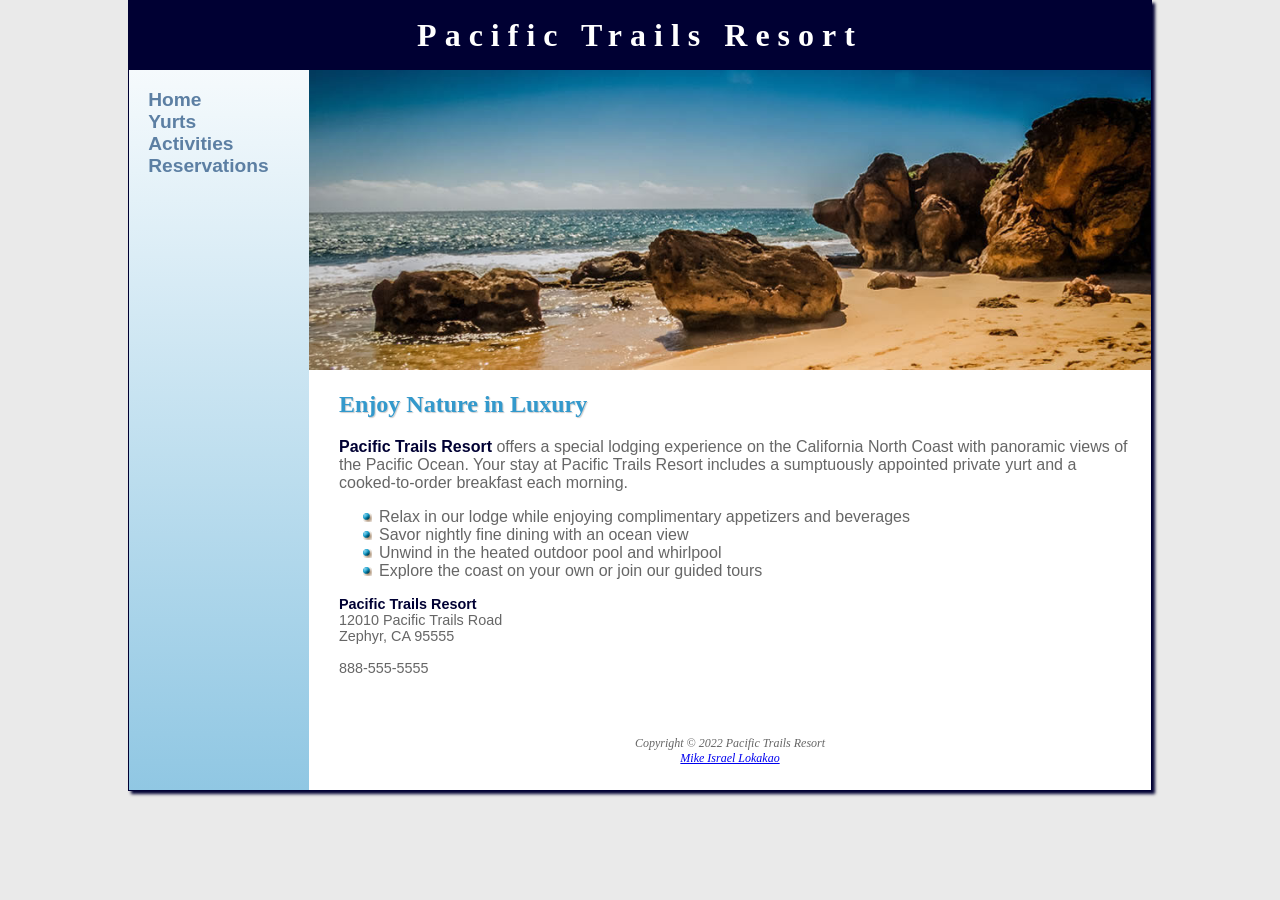
==== index.html @ dec9e12f "Add files via upload Chapter 10 progress." ====
<!DOCTYPE html>
<html lang="en">
<head>
    <title>Pacific Trails Resort</title>
    <meta charset="utf-8">
    <meta name="viewport" content="width=device-width, initial-scale=1.0">
    <link href="pacific.css" rel="stylesheet">
</head>
<body>
<div id="wrapper">
    <header>
        <h1><a href="index.html">Pacific Trails Resort</a></h1>
    </header>
    <nav>
        <ul>
            <li><a href="index.html">Home</a></li>
            <li><a href="yurts.html">Yurts</a></li>
            <li><a href="activities.html">Activities</a></li>
            <li><a href="reservations.html">Reservations</a></li>
        </ul>
    </nav>
    <div id="homehero" class="hero"></div>
    <main>
        <h2>Enjoy Nature in Luxury</h2>
        <p><span class="resort">Pacific Trails Resort</span> offers a special lodging experience on the California North Coast with panoramic views of the Pacific Ocean. Your stay at Pacific Trails Resort includes a sumptuously appointed private yurt and a cooked-to-order breakfast each morning.</p>
        <ul>
            <li>Relax in our lodge while enjoying complimentary appetizers and beverages</li>
            <li>Savor nightly fine dining with an ocean view</li>
            <li>Unwind in the heated outdoor pool and whirlpool</li>
            <li>Explore the coast on your own or join our guided tours</li>
        </ul>
        <div id="contact">
            <span class="resort">Pacific Trails Resort</span><br>
            12010 Pacific Trails Road<br>
            Zephyr, CA 95555<br><br>
            888-555-5555<br><br>
        </div>
    </main>
    <footer>
        Copyright &copy; 2022 Pacific Trails Resort<br>
        <a href="mailto:mlokakao@asu.edu">Mike Israel Lokakao</a>
    </footer>
</div>
</body>
</html>
---- pacific.css ----
* {
    box-sizing: border-box;
}

body {
    background-color: #EAEAEA;
    color: #666666;
    font-family: Arial, Helvetica, sans-serif;
    margin: 0;
}

#wrapper {
    background-color: #90C7E3;
    background-image: linear-gradient(to bottom, #FFFFFF, #90C7E3);
    background-repeat: no-repeat;
}

header {
    background-color: #000033;
    color: #FFFFFF;
    text-align: center;
}

h1 {
    margin-top: 0;
    margin-bottom: 0;
    font-family: Georgia, "Times New Roman", serif;
    letter-spacing: 0.25em;
    padding-top: 0.5em;
    padding-bottom: 0.5em;
}

header a {
    text-decoration: none;
}

header a:link,
header a:visited {
    color: #FFFFFF;
}

header a:hover {
    color: #90C7E3;
}

nav {
    font-weight: bold;
    padding: 0;
    font-size: 120%;
    text-align: center;
}

nav ul {
    list-style-type: none;
    margin: 0;
    padding-left: 0;
}

nav li {
    border-bottom: 1px solid #000033;
}

nav a {
    text-decoration: none;
}

nav a:link {
    color: #5C7FA3;
}

nav a:visited {
    color: #344873;
}

nav a:hover {
    color: #A52A2A;
}

main {
    background-color: #FFFFFF;
    padding: 1px 20px 20px 30px;
    display: block;
    overflow: auto;
}

h2 {
    color: #3399CC;
    font-family: Georgia, "Times New Roman", serif;
    text-shadow: 1px 1px 1px #CCCCCC;
}

h3 {
    color: #000033;
    font-family: Georgia, "Times New Roman", serif;
}

main ul {
    list-style-image: url(marker.gif);
}

footer {
    background-color: #FFFFFF;
    padding: 2em;
    font-size: 75%;
    font-style: italic;
    text-align: center;
    font-family: Georgia, "Times New Roman", serif;
}

.resort {
    color: #000033;
    font-weight: bold;
}

#contact {
    font-size: 90%;
}

#homehero {
    height: 300px;
    background-image: url(coast2.jpg);
    background-size: 100% 100%;
    background-repeat: no-repeat;
}

#yurthero {
    height: 300px;
    background-image: url(yurt.jpg);
    background-size: 100% 100%;
    background-repeat: no-repeat;
}

#trailhero {
    height: 300px;
    background-image: url(trail.jpg);
    background-size: 100% 100%;
    background-repeat: no-repeat;
}


table {
    border: 2px solid #3399CC;
    border-collapse: collapse;
}

td, th {
    padding: 0.5em;
    border: 2px solid #3399CC;
}

td {
    text-align: center;
}

.text {
    text-align: left;
}

tr:nth-of-type(odd) {
    background-color: #F5FAFC;
}

form {
    display: flex;
    flex-direction: column;
    flex-wrap: nowrap;
}

input, textarea {
    margin-bottom: 0.5em;
}

@media (min-width: 600px) {
    form {
        width: 60%;
        max-width: 30em;
        display: grid;
        grid-template-columns: 6em 1fr;
        grid-gap: 1em;
    }

    input[type="submit"] {
        grid-column: 2 / 3;
        width: 9em;
    }

    nav ul {
        display: flex;
        flex-direction: row;
        flex-wrap: nowrap;
        justify-content: space-around;
    }

    nav li {
        border-bottom: none;
    }

    section {
        margin-left: 2em;
        margin-right: 2em;
    }

    .flow {
        display: flex;
        flex-direction: row;
    }

    section {
        flex: 1;
    }
}

@media (min-width: 1024px) {
    #wrapper {
        margin: auto;
        width: 80%;
        border: 1px solid #000033;
        box-shadow: 3px 3px 3px #000033;
    }

    nav {
        text-align: left;
        padding-left: 1em;
    }

    @supports (display: grid) {
        nav ul {
            flex-direction: column;
            padding-top: 1em;
        }

        header {
            grid-area: header;
        }

        nav {
            grid-area: nav;
        }

        .hero {
            grid-area: hero;
        }

        main {
            grid-area: main;
        }

        footer {
            grid-area: footer;
        }

        #wrapper {
            display: grid;
            grid-template:
                "header header"
                "nav hero"
                "nav main"
                "nav footer"
                / 180px 1fr;
        }
    }
}
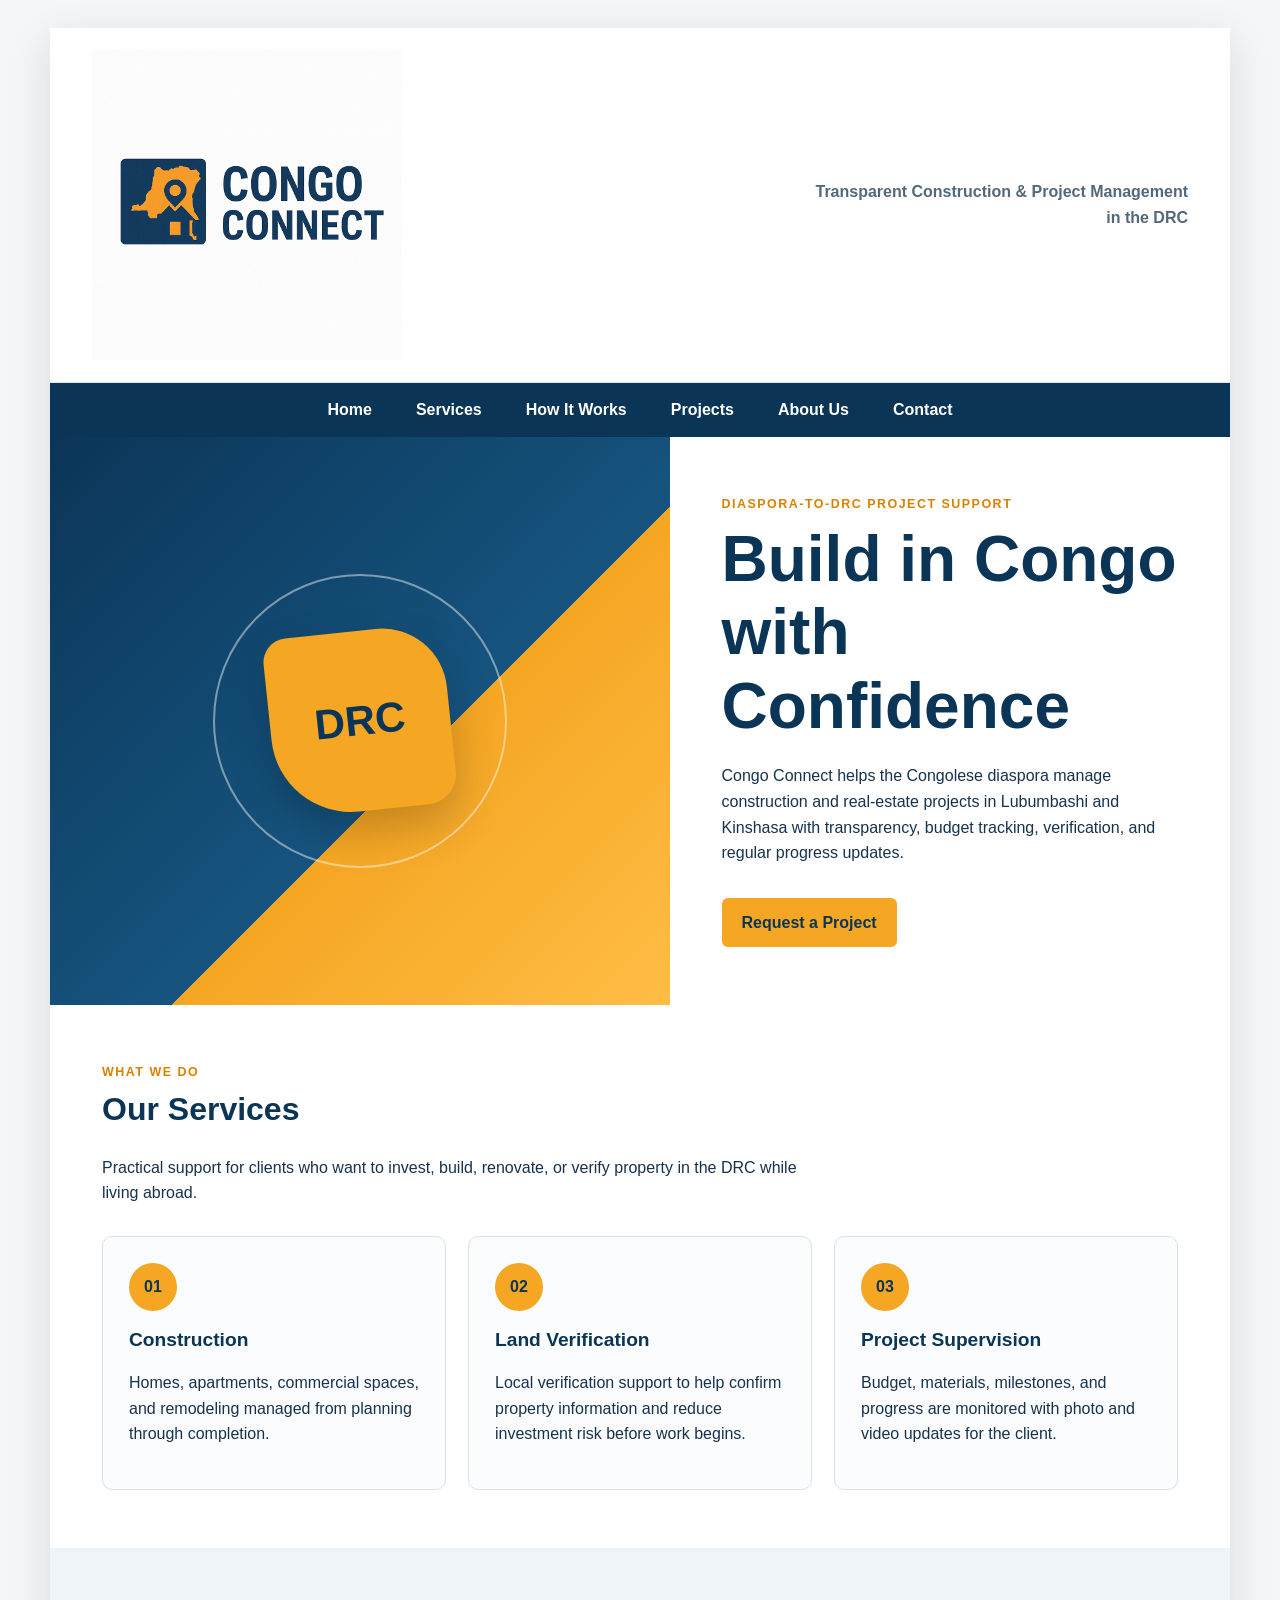
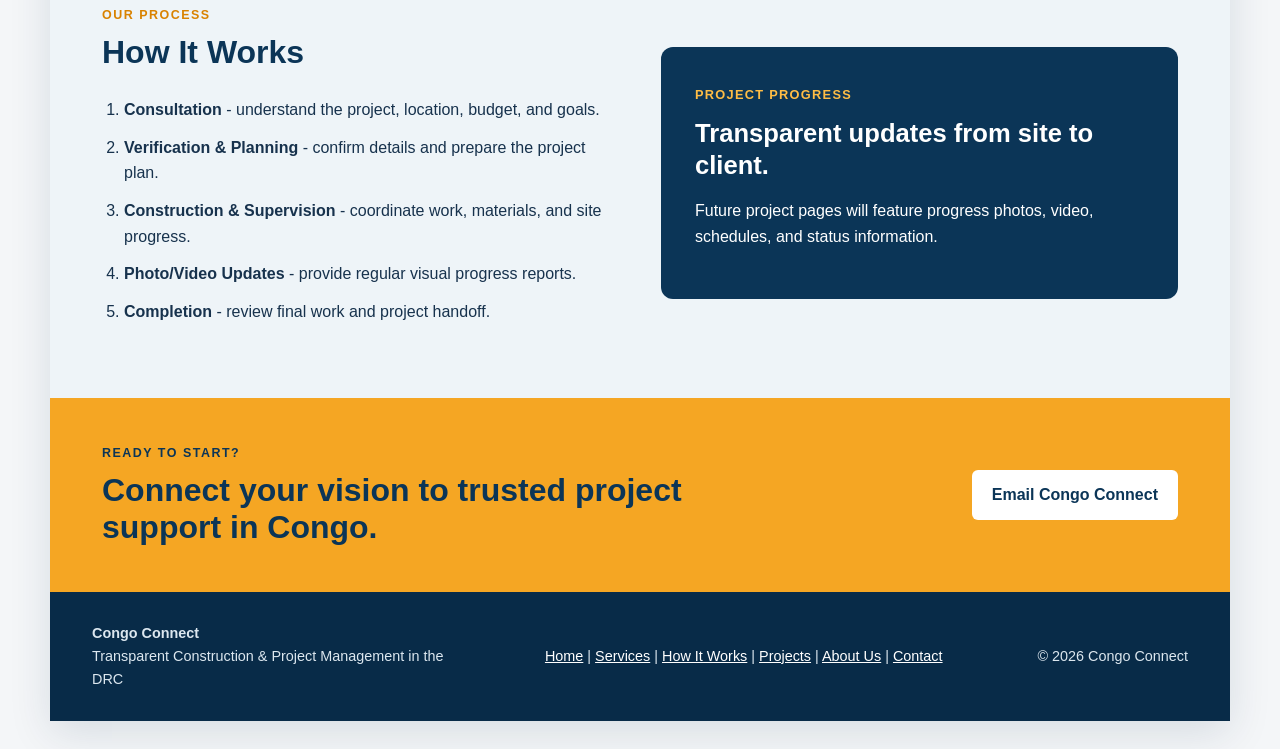
==== commit ccffa741: "Add files via upload CC 001" ====
--- a/index.html
+++ b/index.html
@@ -1,44 +1,100 @@
 <!DOCTYPE html>
 <html lang="en">
 <head>
-    <title>Pacific Trails Resort</title>
-    <meta charset="utf-8">
+    <meta charset="UTF-8">
     <meta name="viewport" content="width=device-width, initial-scale=1.0">
-    <link href="pacific.css" rel="stylesheet">
+    <meta name="description" content="Congo Connect provides transparent construction, land verification, and project supervision services in the Democratic Republic of Congo.">
+    <title>Congo Connect | Build in Congo with Confidence</title>
+    <link rel="stylesheet" href="style.css">
 </head>
 <body>
 <div id="wrapper">
     <header>
-        <h1><a href="index.html">Pacific Trails Resort</a></h1>
+        <a class="brand" href="index.html"><img src="logo.png" alt="Congo Connect logo"></a>
+        <div class="tagline">Transparent Construction &amp; Project Management in the DRC</div>
     </header>
-    <nav>
+
+    <nav aria-label="Main navigation">
         <ul>
             <li><a href="index.html">Home</a></li>
-            <li><a href="yurts.html">Yurts</a></li>
-            <li><a href="activities.html">Activities</a></li>
-            <li><a href="reservations.html">Reservations</a></li>
+            <li><a href="#services">Services</a></li>
+            <li><a href="#how">How It Works</a></li>
+            <li><a href="#projects">Projects</a></li>
+            <li><a href="#about">About Us</a></li>
+            <li><a href="#contact">Contact</a></li>
         </ul>
     </nav>
-    <div id="homehero" class="hero"></div>
+
     <main>
-        <h2>Enjoy Nature in Luxury</h2>
-        <p><span class="resort">Pacific Trails Resort</span> offers a special lodging experience on the California North Coast with panoramic views of the Pacific Ocean. Your stay at Pacific Trails Resort includes a sumptuously appointed private yurt and a cooked-to-order breakfast each morning.</p>
-        <ul>
-            <li>Relax in our lodge while enjoying complimentary appetizers and beverages</li>
-            <li>Savor nightly fine dining with an ocean view</li>
-            <li>Unwind in the heated outdoor pool and whirlpool</li>
-            <li>Explore the coast on your own or join our guided tours</li>
-        </ul>
-        <div id="contact">
-            <span class="resort">Pacific Trails Resort</span><br>
-            12010 Pacific Trails Road<br>
-            Zephyr, CA 95555<br><br>
-            888-555-5555<br><br>
-        </div>
+        <section class="hero" id="about">
+            <div class="hero-visual" aria-label="Congo Connect construction project illustration">
+                <div class="map-mark">DRC</div>
+            </div>
+            <div class="hero-copy">
+                <p class="eyebrow">DIASPORA-TO-DRC PROJECT SUPPORT</p>
+                <h1>Build in Congo with Confidence</h1>
+                <p>Congo Connect helps the Congolese diaspora manage construction and real-estate projects in Lubumbashi and Kinshasa with transparency, budget tracking, verification, and regular progress updates.</p>
+                <a class="button" href="#contact">Request a Project</a>
+            </div>
+        </section>
+
+        <section id="services" class="section-block">
+            <div class="section-heading">
+                <p class="eyebrow">WHAT WE DO</p>
+                <h2>Our Services</h2>
+                <p>Practical support for clients who want to invest, build, renovate, or verify property in the DRC while living abroad.</p>
+            </div>
+            <div class="cards">
+                <article class="card">
+                    <div class="icon">01</div>
+                    <h3>Construction</h3>
+                    <p>Homes, apartments, commercial spaces, and remodeling managed from planning through completion.</p>
+                </article>
+                <article class="card">
+                    <div class="icon">02</div>
+                    <h3>Land Verification</h3>
+                    <p>Local verification support to help confirm property information and reduce investment risk before work begins.</p>
+                </article>
+                <article class="card">
+                    <div class="icon">03</div>
+                    <h3>Project Supervision</h3>
+                    <p>Budget, materials, milestones, and progress are monitored with photo and video updates for the client.</p>
+                </article>
+            </div>
+        </section>
+
+        <section id="how" class="how-section">
+            <div>
+                <p class="eyebrow">OUR PROCESS</p>
+                <h2>How It Works</h2>
+                <ol>
+                    <li><strong>Consultation</strong> - understand the project, location, budget, and goals.</li>
+                    <li><strong>Verification &amp; Planning</strong> - confirm details and prepare the project plan.</li>
+                    <li><strong>Construction &amp; Supervision</strong> - coordinate work, materials, and site progress.</li>
+                    <li><strong>Photo/Video Updates</strong> - provide regular visual progress reports.</li>
+                    <li><strong>Completion</strong> - review final work and project handoff.</li>
+                </ol>
+            </div>
+            <div id="projects" class="progress-card">
+                <span>PROJECT PROGRESS</span>
+                <strong>Transparent updates from site to client.</strong>
+                <p>Future project pages will feature progress photos, video, schedules, and status information.</p>
+            </div>
+        </section>
+
+        <section id="contact" class="contact-strip">
+            <div>
+                <p class="eyebrow">READY TO START?</p>
+                <h2>Connect your vision to trusted project support in Congo.</h2>
+            </div>
+            <a class="button light" href="mailto:mlokakao@asu.edu">Email Congo Connect</a>
+        </section>
     </main>
+
     <footer>
-        Copyright &copy; 2022 Pacific Trails Resort<br>
-        <a href="mailto:mlokakao@asu.edu">Mike Israel Lokakao</a>
+        <div><strong>Congo Connect</strong><br>Transparent Construction &amp; Project Management in the DRC</div>
+        <div class="footer-links"><a href="index.html">Home</a> | <a href="#services">Services</a> | <a href="#how">How It Works</a> | <a href="#projects">Projects</a> | <a href="#about">About Us</a> | <a href="#contact">Contact</a></div>
+        <div>&copy; 2026 Congo Connect</div>
     </footer>
 </div>
 </body>
--- a/style.css
+++ b/style.css
@@ -0,0 +1,54 @@
+* { box-sizing: border-box; }
+html { scroll-behavior: smooth; }
+body { margin: 0; background: #f4f6f8; color: #17324d; font-family: Arial, Helvetica, sans-serif; line-height: 1.6; }
+#wrapper { width: min(1180px, 94%); margin: 28px auto; background: #ffffff; box-shadow: 0 12px 40px rgba(11, 42, 70, .12); }
+header { display: flex; align-items: center; justify-content: space-between; gap: 28px; padding: 22px 42px; border-bottom: 1px solid #dfe6ec; }
+.brand img { display: block; width: 310px; max-width: 100%; height: auto; }
+.tagline { max-width: 390px; text-align: right; color: #52697d; font-weight: 600; }
+nav { background: #0b3557; }
+nav ul { display: flex; justify-content: center; flex-wrap: wrap; gap: 0; list-style: none; margin: 0; padding: 0; }
+nav a { display: block; padding: 14px 22px; color: #ffffff; text-decoration: none; font-weight: 700; }
+nav a:hover, nav a:focus { background: #f5a623; color: #0b3557; }
+main { background: #ffffff; }
+.hero { display: grid; grid-template-columns: 1.05fr .95fr; min-height: 470px; }
+.hero-visual { min-height: 470px; display: grid; place-items: center; background: linear-gradient(135deg, #0b3557 0%, #16547f 58%, #f5a623 58%, #ffbd45 100%); position: relative; overflow: hidden; }
+.hero-visual::before { content: ""; width: 290px; height: 290px; border: 2px solid rgba(255,255,255,.45); border-radius: 50%; position: absolute; }
+.map-mark { position: relative; z-index: 1; width: 180px; height: 180px; border-radius: 24px 65px 30px 80px; background: #f5a623; color: #0b3557; display: grid; place-items: center; font-size: 42px; font-weight: 900; transform: rotate(-6deg); box-shadow: 0 20px 45px rgba(0,0,0,.2); }
+.hero-copy { padding: 58px 52px; align-self: center; }
+.eyebrow { margin: 0 0 8px; color: #d98200; font-size: .78rem; font-weight: 800; letter-spacing: .12em; }
+h1, h2, h3 { margin-top: 0; color: #0b3557; line-height: 1.15; }
+h1 { font-size: clamp(2.4rem, 5vw, 4.4rem); margin-bottom: 20px; }
+h2 { font-size: 2rem; }
+h3 { font-size: 1.2rem; }
+.button { display: inline-block; margin-top: 16px; padding: 12px 20px; border-radius: 6px; background: #f5a623; color: #0b3557; text-decoration: none; font-weight: 800; }
+.button:hover, .button:focus { background: #ffbd45; }
+.section-block { padding: 58px 52px; }
+.section-heading { max-width: 720px; margin-bottom: 30px; }
+.cards { display: grid; grid-template-columns: repeat(3, 1fr); gap: 22px; }
+.card { border: 1px solid #d9e2e9; border-radius: 10px; padding: 26px; background: #fbfcfd; }
+.icon { width: 48px; height: 48px; border-radius: 50%; display: grid; place-items: center; margin-bottom: 18px; background: #f5a623; color: #0b3557; font-weight: 900; }
+.how-section { display: grid; grid-template-columns: 1fr 1fr; gap: 42px; padding: 58px 52px; background: #eef4f8; }
+.how-section ol { padding-left: 22px; }
+.how-section li { margin-bottom: 12px; }
+.progress-card { padding: 34px; border-radius: 12px; background: #0b3557; color: #ffffff; align-self: center; }
+.progress-card span { color: #ffbd45; font-size: .8rem; font-weight: 800; letter-spacing: .1em; }
+.progress-card strong { display: block; margin: 12px 0; font-size: 1.6rem; line-height: 1.25; }
+.contact-strip { display: flex; align-items: center; justify-content: space-between; gap: 30px; padding: 46px 52px; background: #f5a623; }
+.contact-strip .eyebrow, .contact-strip h2 { color: #0b3557; }
+.contact-strip h2 { margin-bottom: 0; max-width: 700px; }
+.button.light { margin: 0; background: #ffffff; white-space: nowrap; }
+footer { display: grid; grid-template-columns: 1fr 1.5fr auto; gap: 25px; align-items: center; padding: 30px 42px; background: #082b48; color: #dce7ef; font-size: .9rem; }
+footer a { color: #ffffff; }
+.footer-links { text-align: center; }
+@media (max-width: 800px) {
+    #wrapper { width: 100%; margin: 0; }
+    header { flex-direction: column; text-align: center; padding: 20px; }
+    .tagline { text-align: center; }
+    nav a { padding: 11px 12px; font-size: .9rem; }
+    .hero, .how-section { grid-template-columns: 1fr; }
+    .hero-copy, .section-block, .how-section, .contact-strip { padding: 36px 24px; }
+    .hero-visual { min-height: 320px; }
+    .cards { grid-template-columns: 1fr; }
+    .contact-strip { flex-direction: column; align-items: flex-start; }
+    footer { grid-template-columns: 1fr; text-align: center; padding: 28px 20px; }
+}
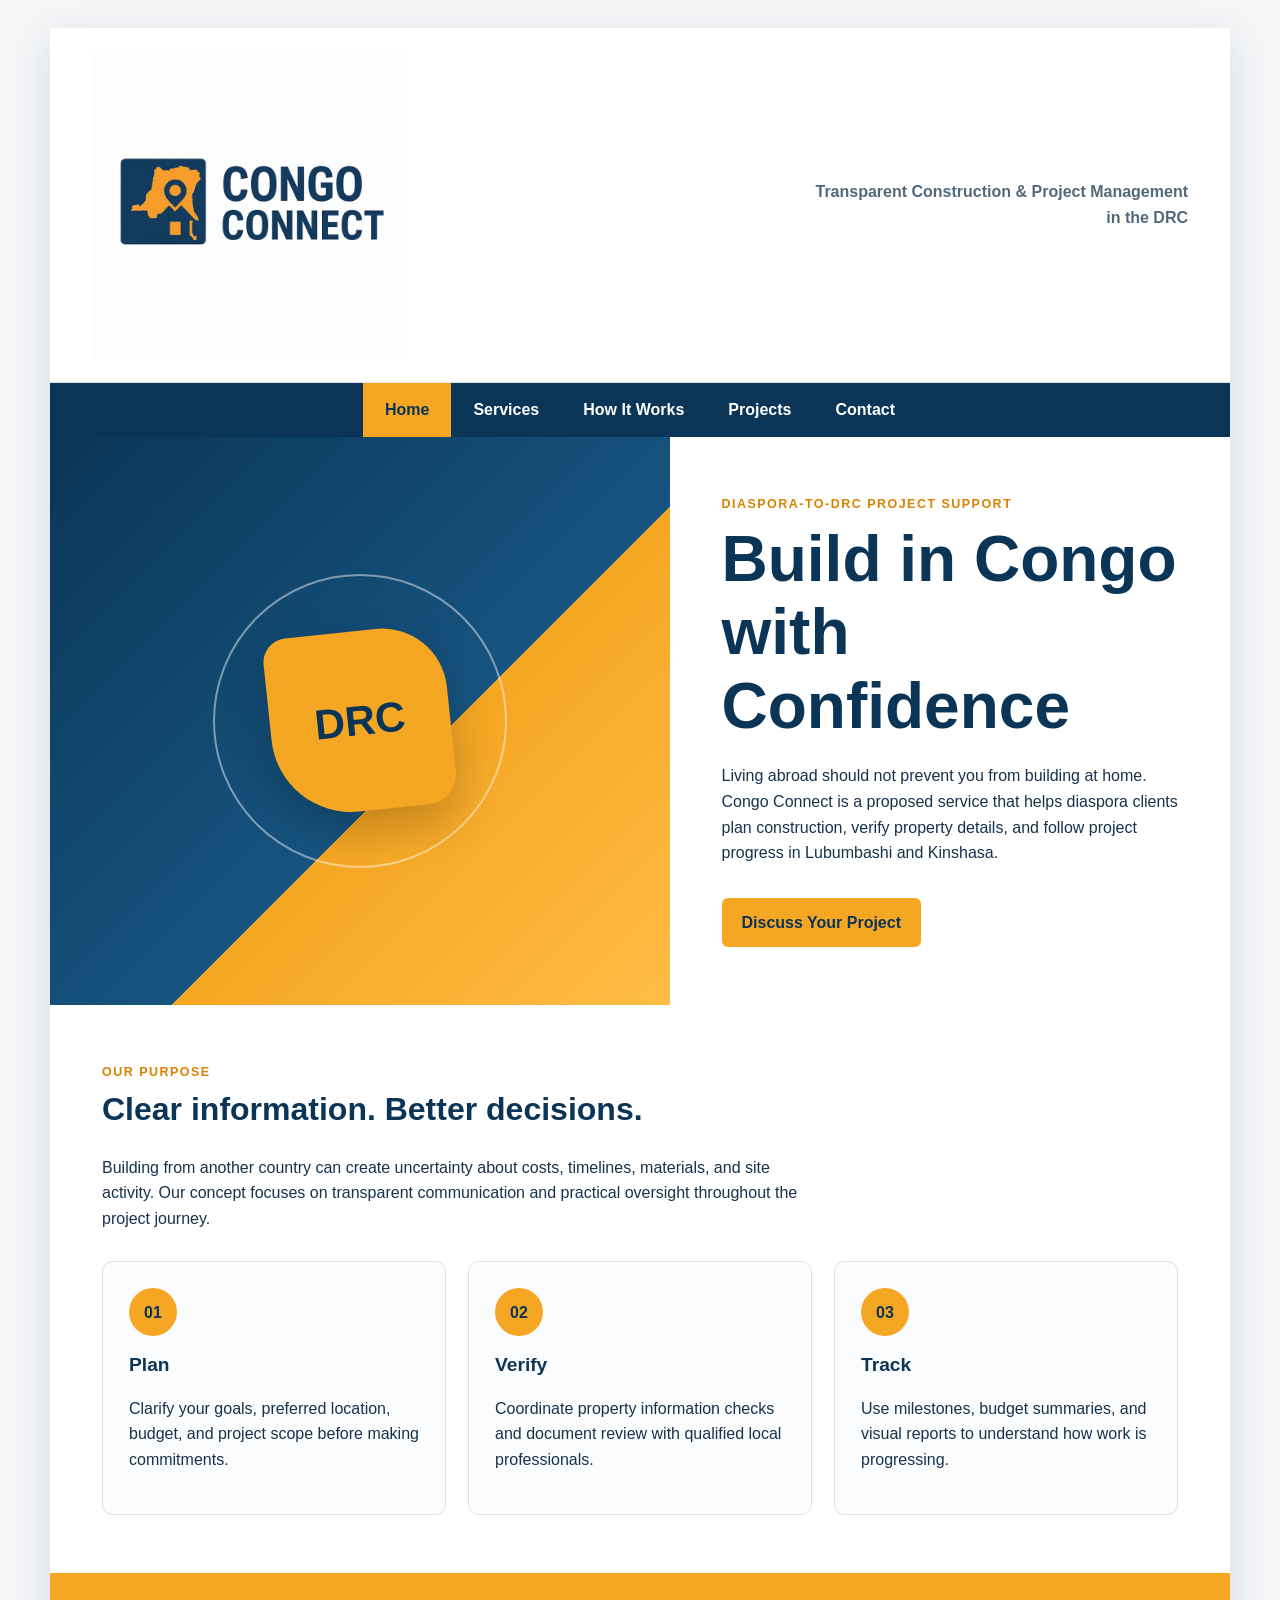
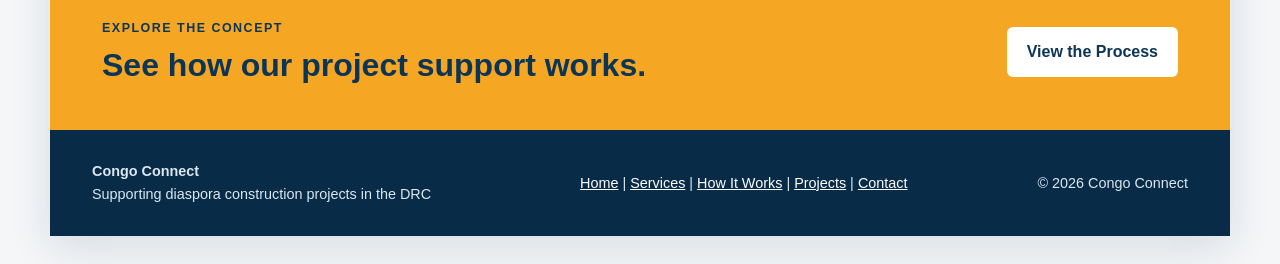
==== commit c358d346: "Add files via upload final file" ====
--- a/index.html
+++ b/index.html
@@ -3,97 +3,50 @@
 <head>
     <meta charset="UTF-8">
     <meta name="viewport" content="width=device-width, initial-scale=1.0">
-    <meta name="description" content="Congo Connect provides transparent construction, land verification, and project supervision services in the Democratic Republic of Congo.">
-    <title>Congo Connect | Build in Congo with Confidence</title>
+    <meta name="description" content="Congo Connect helps the Congolese diaspora plan, verify and supervise construction projects in the DRC.">
+    <meta name="keywords" content="Congo Connect, DR Congo, diaspora, construction, Lubumbashi, Kinshasa, project management, land verification">
+    <meta name="author" content="Congo Connect">
+    <title>Build in Congo with Confidence | Congo Connect</title>
     <link rel="stylesheet" href="style.css">
+    <meta name="theme-color" content="#0b3557">
 </head>
 <body>
+<a class="skip-link" href="#main-content">Skip to main content</a>
 <div id="wrapper">
     <header>
-        <a class="brand" href="index.html"><img src="logo.png" alt="Congo Connect logo"></a>
+        <a class="brand" href="index.html"><img src="logo.webp" width="380" height="380" decoding="async" alt="Congo Connect company logo featuring the Democratic Republic of Congo"></a>
         <div class="tagline">Transparent Construction &amp; Project Management in the DRC</div>
     </header>
-
-    <nav aria-label="Main navigation">
-        <ul>
-            <li><a href="index.html">Home</a></li>
-            <li><a href="#services">Services</a></li>
-            <li><a href="#how">How It Works</a></li>
-            <li><a href="#projects">Projects</a></li>
-            <li><a href="#about">About Us</a></li>
-            <li><a href="#contact">Contact</a></li>
-        </ul>
-    </nav>
-
-    <main>
-        <section class="hero" id="about">
-            <div class="hero-visual" aria-label="Congo Connect construction project illustration">
-                <div class="map-mark">DRC</div>
-            </div>
+    <nav aria-label="Main navigation"><ul>
+        <li><a href="index.html" aria-current="page">Home</a></li>
+        <li><a href="services.html">Services</a></li>
+        <li><a href="process.html">How It Works</a></li>
+        <li><a href="projects.html">Projects</a></li>
+        <li><a href="contact.html">Contact</a></li>
+    </ul></nav>
+    <main id="main-content">
+        <section class="hero">
+            <div class="hero-visual" aria-label="Illustration representing projects in the Democratic Republic of Congo"><div class="map-mark">DRC</div></div>
             <div class="hero-copy">
                 <p class="eyebrow">DIASPORA-TO-DRC PROJECT SUPPORT</p>
                 <h1>Build in Congo with Confidence</h1>
-                <p>Congo Connect helps the Congolese diaspora manage construction and real-estate projects in Lubumbashi and Kinshasa with transparency, budget tracking, verification, and regular progress updates.</p>
-                <a class="button" href="#contact">Request a Project</a>
+                <p>Living abroad should not prevent you from building at home. Congo Connect is a proposed service that helps diaspora clients plan construction, verify property details, and follow project progress in Lubumbashi and Kinshasa.</p>
+                <a class="button" href="contact.html">Discuss Your Project</a>
             </div>
         </section>
-
-        <section id="services" class="section-block">
-            <div class="section-heading">
-                <p class="eyebrow">WHAT WE DO</p>
-                <h2>Our Services</h2>
-                <p>Practical support for clients who want to invest, build, renovate, or verify property in the DRC while living abroad.</p>
-            </div>
+        <section class="section-block">
+            <div class="section-heading"><p class="eyebrow">OUR PURPOSE</p><h2>Clear information. Better decisions.</h2><p>Building from another country can create uncertainty about costs, timelines, materials, and site activity. Our concept focuses on transparent communication and practical oversight throughout the project journey.</p></div>
             <div class="cards">
-                <article class="card">
-                    <div class="icon">01</div>
-                    <h3>Construction</h3>
-                    <p>Homes, apartments, commercial spaces, and remodeling managed from planning through completion.</p>
-                </article>
-                <article class="card">
-                    <div class="icon">02</div>
-                    <h3>Land Verification</h3>
-                    <p>Local verification support to help confirm property information and reduce investment risk before work begins.</p>
-                </article>
-                <article class="card">
-                    <div class="icon">03</div>
-                    <h3>Project Supervision</h3>
-                    <p>Budget, materials, milestones, and progress are monitored with photo and video updates for the client.</p>
-                </article>
+                <article class="card"><div class="icon">01</div><h3>Plan</h3><p>Clarify your goals, preferred location, budget, and project scope before making commitments.</p></article>
+                <article class="card"><div class="icon">02</div><h3>Verify</h3><p>Coordinate property information checks and document review with qualified local professionals.</p></article>
+                <article class="card"><div class="icon">03</div><h3>Track</h3><p>Use milestones, budget summaries, and visual reports to understand how work is progressing.</p></article>
             </div>
         </section>
-
-        <section id="how" class="how-section">
-            <div>
-                <p class="eyebrow">OUR PROCESS</p>
-                <h2>How It Works</h2>
-                <ol>
-                    <li><strong>Consultation</strong> - understand the project, location, budget, and goals.</li>
-                    <li><strong>Verification &amp; Planning</strong> - confirm details and prepare the project plan.</li>
-                    <li><strong>Construction &amp; Supervision</strong> - coordinate work, materials, and site progress.</li>
-                    <li><strong>Photo/Video Updates</strong> - provide regular visual progress reports.</li>
-                    <li><strong>Completion</strong> - review final work and project handoff.</li>
-                </ol>
-            </div>
-            <div id="projects" class="progress-card">
-                <span>PROJECT PROGRESS</span>
-                <strong>Transparent updates from site to client.</strong>
-                <p>Future project pages will feature progress photos, video, schedules, and status information.</p>
-            </div>
-        </section>
-
-        <section id="contact" class="contact-strip">
-            <div>
-                <p class="eyebrow">READY TO START?</p>
-                <h2>Connect your vision to trusted project support in Congo.</h2>
-            </div>
-            <a class="button light" href="mailto:mlokakao@asu.edu">Email Congo Connect</a>
-        </section>
+        <section class="contact-strip"><div><p class="eyebrow">EXPLORE THE CONCEPT</p><h2>See how our project support works.</h2></div><a class="button light" href="process.html">View the Process</a></section>
     </main>
-
     <footer>
-        <div><strong>Congo Connect</strong><br>Transparent Construction &amp; Project Management in the DRC</div>
-        <div class="footer-links"><a href="index.html">Home</a> | <a href="#services">Services</a> | <a href="#how">How It Works</a> | <a href="#projects">Projects</a> | <a href="#about">About Us</a> | <a href="#contact">Contact</a></div>
+        <div><strong>Congo Connect</strong><br>Supporting diaspora construction projects in the DRC</div>
+        <div class="footer-links"><a href="index.html">Home</a> | <a href="services.html">Services</a> | <a href="process.html">How It Works</a> | <a href="projects.html">Projects</a> | <a href="contact.html">Contact</a></div>
         <div>&copy; 2026 Congo Connect</div>
     </footer>
 </div>
--- a/style.css
+++ b/style.css
@@ -52,3 +52,37 @@
     .contact-strip { flex-direction: column; align-items: flex-start; }
     footer { grid-template-columns: 1fr; text-align: center; padding: 28px 20px; }
 }
+
+
+/* Final project enhancements */
+nav a[aria-current="page"] {background:#f5a623;color:#0b3557}
+.page-hero {padding:64px 52px;background:linear-gradient(115deg,#0b3557,#16547f);color:white}
+.page-hero h1,.page-hero p {color:white;max-width:850px}
+.page-hero h1 {font-size:clamp(2.2rem,4vw,3.5rem)}
+.prose {max-width:900px;margin:auto}
+.feature-grid {display:grid;grid-template-columns:repeat(2,minmax(0,1fr));gap:24px}
+.feature {background:#f3f7fa;border-left:5px solid #f5a623;padding:24px;border-radius:8px}
+.feature h2 {font-size:1.45rem}
+.table-scroll {overflow-x:auto}
+table {width:100%;border-collapse:collapse;margin:24px 0;background:#fff}
+th,td {border:1px solid #cbd8e2;padding:14px;text-align:left;vertical-align:top}
+th {background:#0b3557;color:white}
+tr:nth-child(even) {background:#eef4f8}
+video {width:100%;max-width:850px;display:block;margin:24px auto;border-radius:12px;background:#0b3557}
+form {max-width:760px;background:#f3f7fa;padding:28px;border-radius:12px}
+.form-row {display:flex;flex-direction:column;margin-bottom:18px}
+label {font-weight:700;margin-bottom:6px}
+input,select,textarea {padding:12px;border:1px solid #9eb3c3;border-radius:6px;font:inherit;width:100%}
+input:focus,select:focus,textarea:focus {outline:3px solid #f5a623;outline-offset:2px}
+button {border:0;cursor:pointer;font:inherit}
+.note {padding:18px;background:#fff7e8;border-left:4px solid #d98200}
+.link-text {color:#0b3557;font-weight:700}
+.image-panel {display:block;width:min(480px,100%);height:auto;margin:20px auto}
+@media(max-width:800px){.page-hero{padding:36px 24px}.feature-grid{grid-template-columns:1fr}.section-block{padding:36px 24px}}
+
+/* Accessibility and performance refinements */
+.skip-link{position:absolute;top:-80px;left:16px;z-index:100;background:#fff;color:#0b3557;padding:12px 18px;font-weight:700}
+.skip-link:focus{top:8px}
+:focus-visible{outline:3px solid #b66b00;outline-offset:3px}
+@media(prefers-reduced-motion:reduce){html{scroll-behavior:auto}*,*::before,*::after{animation-duration:.01ms!important;transition-duration:.01ms!important}}
+@media(max-width:480px){.brand img{width:min(280px,100%)}nav a{padding:11px 10px}.hero-copy h1{font-size:2.35rem}}
